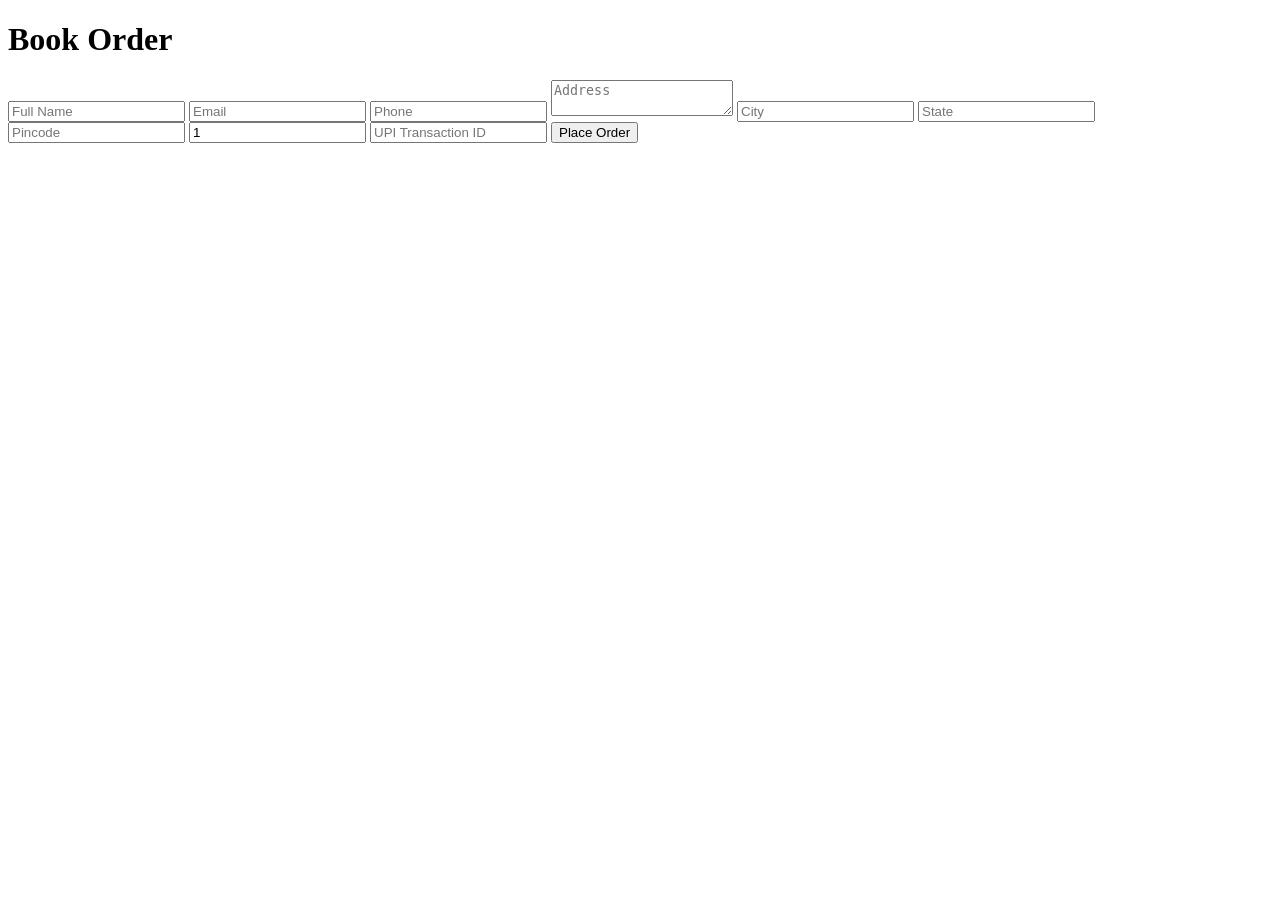
==== order.html @ 7d4c64e7 "Add files via upload" ====
<!DOCTYPE html>

<html>

<head>

<meta charset="UTF-8">

<title>Order Book</title>

<link rel="stylesheet" href="assets/css/style.css">

</head>

<body>

<h1>Book Order</h1>

<form id="orderForm">

<input
type="text"
name="name"
placeholder="Full Name"
required>

<input
type="email"
name="email"
placeholder="Email"
required>

<input
type="text"
name="phone"
placeholder="Phone"
required>

<textarea
name="address"
placeholder="Address"
required>
</textarea>

<input
type="text"
name="city"
placeholder="City"
required>

<input
type="text"
name="state"
placeholder="State"
required>

<input
type="text"
name="pincode"
placeholder="Pincode"
required>

<input
type="number"
name="quantity"
value="1"
min="1">

<!-- ADD UPI TRANSACTION ID HERE -->

<input
type="text"
name="transaction"
placeholder="UPI Transaction ID"
required>

<button>

Place Order

</button>

</form>

<script src="assets/js/app.js"></script>

</body>

</html>
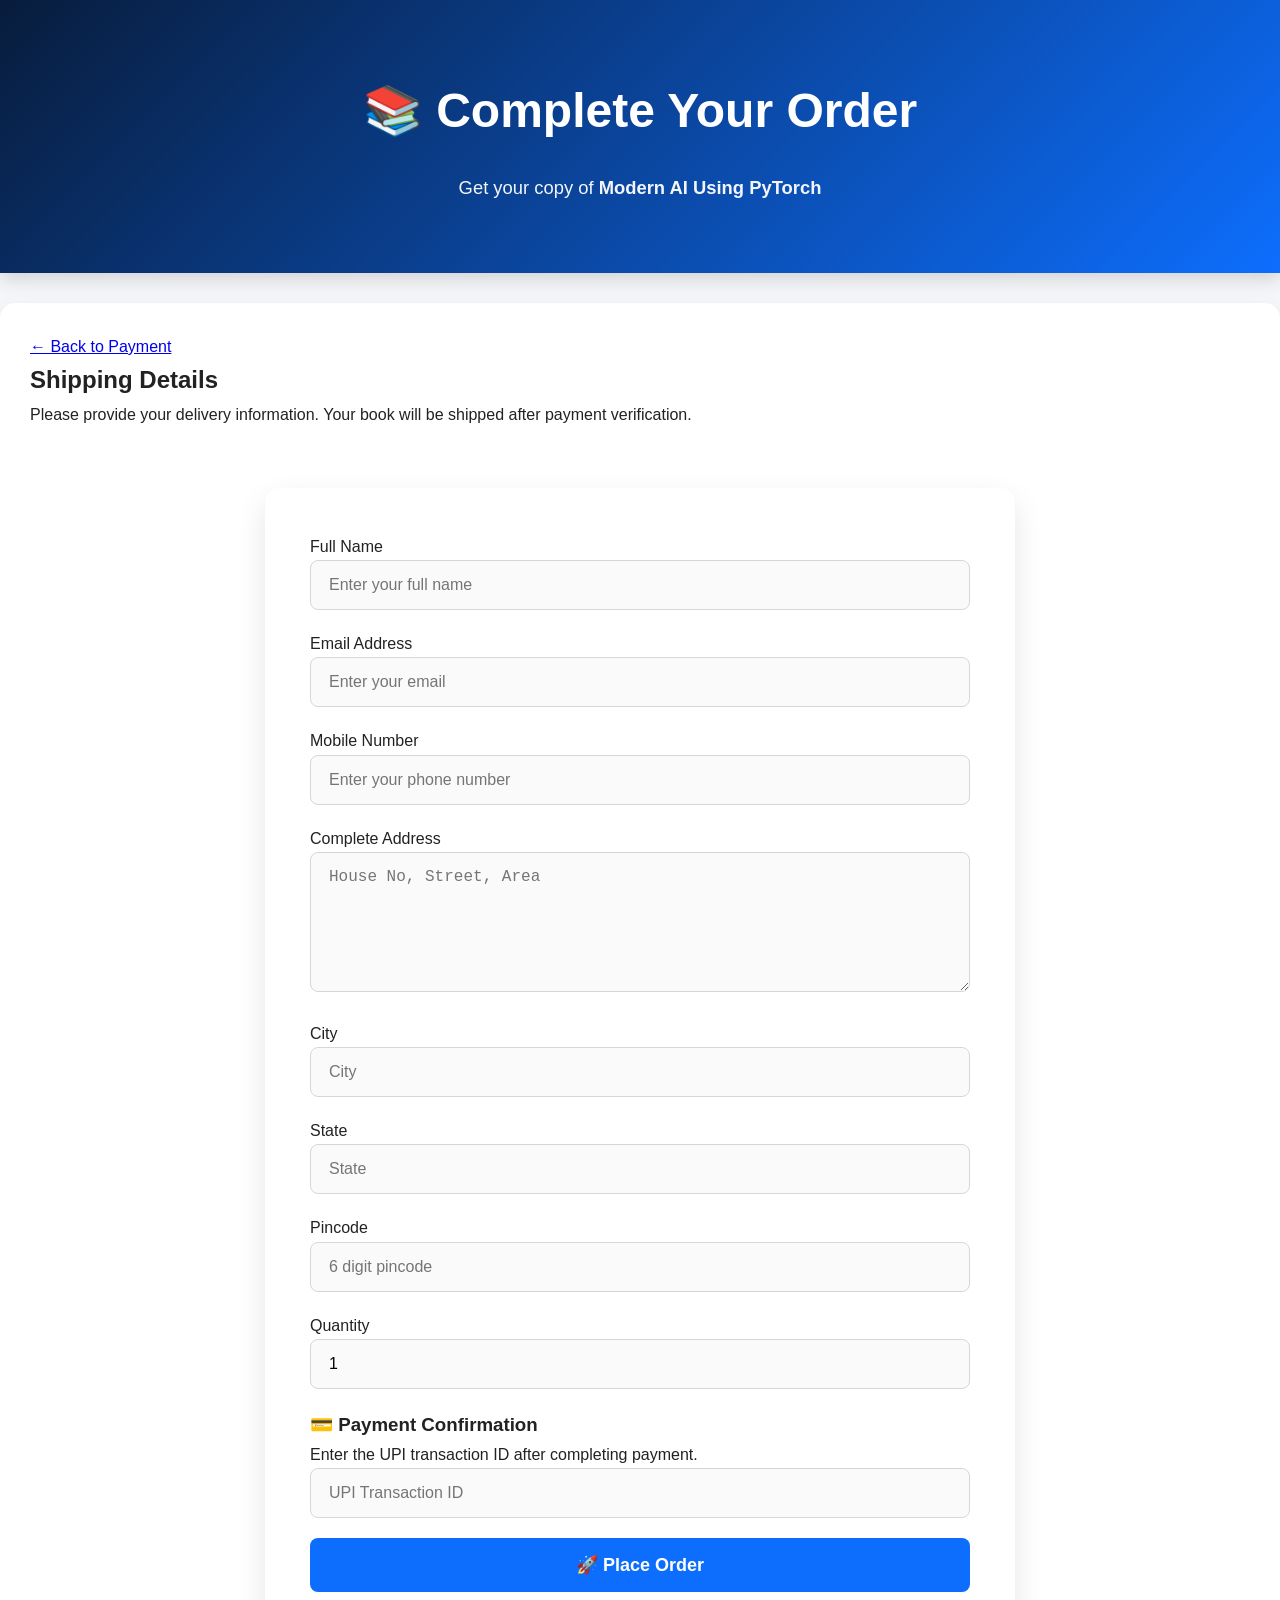
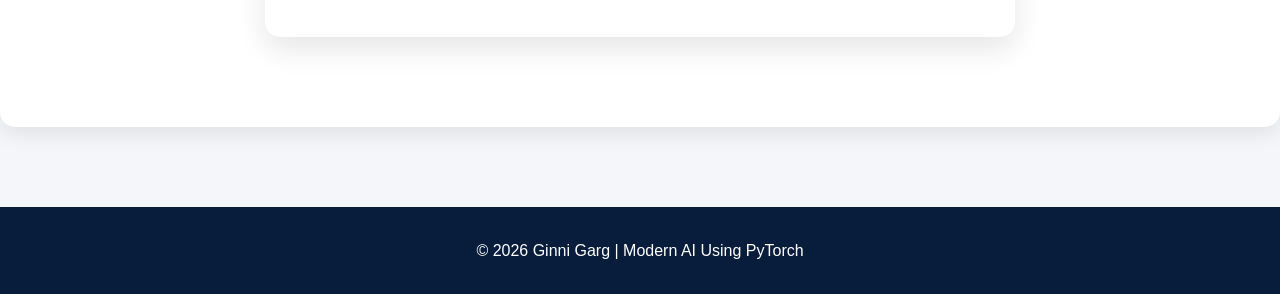
==== commit 2f43a9dd: "Add files via upload" ====
--- a/order.html
+++ b/order.html
@@ -1,46 +1,132 @@
 <!DOCTYPE html>
 
-<html>
+<html lang="en">
 
 <head>
 
 <meta charset="UTF-8">
 
-<title>Order Book</title>
-
-<link rel="stylesheet" href="assets/css/style.css">
+<meta name="viewport" content="width=device-width, initial-scale=1.0">
+
+<title>
+Complete Your Order | Modern AI Using PyTorch
+</title>
+
+
+<link rel="stylesheet"
+href="assets/css/style.css">
+
 
 </head>
 
+
 <body>
 
-<h1>Book Order</h1>
+
+<header>
+
+<h1>
+📚 Complete Your Order
+</h1>
+
+<p>
+Get your copy of <b>Modern AI Using PyTorch</b>
+</p>
+
+</header>
+
+
+
+<section class="card order-card">
+
+
+<a href="payment.html" class="back-btn">
+← Back to Payment
+</a>
+
+
+
+<div class="order-title">
+
+
+<h2>
+Shipping Details
+</h2>
+
+
+<p>
+Please provide your delivery information.
+Your book will be shipped after payment verification.
+</p>
+
+
+</div>
+
+
+
 
 <form id="orderForm">
 
+
+
+<label>
+Full Name
+</label>
+
 <input
 type="text"
 name="name"
-placeholder="Full Name"
-required>
+placeholder="Enter your full name"
+required>
+
+
+
+<label>
+Email Address
+</label>
 
 <input
 type="email"
 name="email"
-placeholder="Email"
-required>
+placeholder="Enter your email"
+required>
+
+
+
+
+<label>
+Mobile Number
+</label>
 
 <input
 type="text"
 name="phone"
-placeholder="Phone"
-required>
+placeholder="Enter your phone number"
+required>
+
+
+
+
+<label>
+Complete Address
+</label>
 
 <textarea
 name="address"
-placeholder="Address"
-required>
-</textarea>
+placeholder="House No, Street, Area"
+required></textarea>
+
+
+
+
+<div class="two-column">
+
+
+<div>
+
+<label>
+City
+</label>
 
 <input
 type="text"
@@ -48,17 +134,45 @@
 placeholder="City"
 required>
 
+</div>
+
+
+
+<div>
+
+<label>
+State
+</label>
+
 <input
 type="text"
 name="state"
 placeholder="State"
 required>
 
+</div>
+
+
+</div>
+
+
+
+
+<label>
+Pincode
+</label>
+
 <input
 type="text"
 name="pincode"
-placeholder="Pincode"
-required>
+placeholder="6 digit pincode"
+required>
+
+
+
+<label>
+Quantity
+</label>
 
 <input
 type="number"
@@ -66,7 +180,20 @@
 value="1"
 min="1">
 
-<!-- ADD UPI TRANSACTION ID HERE -->
+
+
+<div class="payment-box">
+
+
+<h3>
+💳 Payment Confirmation
+</h3>
+
+
+<p>
+Enter the UPI transaction ID after completing payment.
+</p>
+
 
 <input
 type="text"
@@ -74,16 +201,42 @@
 placeholder="UPI Transaction ID"
 required>
 
-<button>
-
-Place Order
+
+</div>
+
+
+
+
+<button type="submit">
+
+🚀 Place Order
 
 </button>
 
+
+
 </form>
 
+
+
+</section>
+
+
+
+<footer>
+
+<p>
+© 2026 Ginni Garg |
+Modern AI Using PyTorch
+</p>
+
+</footer>
+
+
+
 <script src="assets/js/app.js"></script>
 
+
 </body>
 
 </html>
--- a/assets/css/style.css
+++ b/assets/css/style.css
@@ -0,0 +1,362 @@
+/* ==========================================
+   Modern AI Using PyTorch
+   Professional Book Website Styles
+========================================== */
+
+*{
+    margin:0;
+    padding:0;
+    box-sizing:border-box;
+}
+
+html{
+    scroll-behavior:smooth;
+}
+
+body{
+    font-family: "Segoe UI", Tahoma, Geneva, Verdana, sans-serif;
+    background:#f4f6f9;
+    color:#222;
+    line-height:1.7;
+}
+
+/* ---------- Container ---------- */
+
+.container{
+    width:90%;
+    max-width:1200px;
+    margin:auto;
+}
+
+/* ---------- Header ---------- */
+
+header{
+    background:linear-gradient(135deg,#081c3c,#0d6efd);
+    color:#fff;
+    padding:70px 30px;
+    text-align:center;
+    box-shadow:0 6px 18px rgba(0,0,0,.15);
+}
+
+header h1{
+    font-size:3rem;
+    margin-bottom:20px;
+    font-weight:700;
+}
+
+header p{
+    max-width:800px;
+    margin:auto;
+    font-size:1.15rem;
+    opacity:.95;
+}
+
+/* ---------- Book Section ---------- */
+
+.book{
+    max-width:1200px;
+    margin:60px auto;
+    background:#fff;
+    display:flex;
+    gap:60px;
+    align-items:center;
+    padding:45px;
+    border-radius:18px;
+    box-shadow:0 15px 35px rgba(0,0,0,.12);
+}
+
+.book img{
+    width:340px;
+    border-radius:12px;
+    transition:.4s;
+    box-shadow:0 12px 30px rgba(0,0,0,.25);
+}
+
+.book img:hover{
+    transform:scale(1.04) rotate(-1deg);
+}
+
+.book div{
+    flex:1;
+}
+
+.book h2{
+    font-size:2rem;
+    margin-bottom:20px;
+    color:#0d47a1;
+}
+
+.book h3{
+    color:#e53935;
+    font-size:2.2rem;
+    margin:25px 0;
+}
+
+.book ul{
+    margin-left:25px;
+    margin-top:15px;
+}
+
+.book li{
+    margin-bottom:12px;
+    font-size:17px;
+}
+
+/* ---------- Buy Button ---------- */
+
+.buy{
+    display:inline-block;
+    margin-top:25px;
+    padding:16px 40px;
+    border-radius:50px;
+    background:#ff9800;
+    color:#fff;
+    text-decoration:none;
+    font-size:18px;
+    font-weight:600;
+    transition:.3s;
+    box-shadow:0 6px 15px rgba(255,152,0,.35);
+}
+
+.buy:hover{
+    background:#f57c00;
+    transform:translateY(-3px);
+}
+
+/* ---------- Forms ---------- */
+
+form{
+    max-width:750px;
+    margin:60px auto;
+    background:#fff;
+    padding:45px;
+    border-radius:15px;
+    box-shadow:0 12px 30px rgba(0,0,0,.1);
+}
+
+form h2{
+    margin-bottom:30px;
+    color:#0d47a1;
+}
+
+input,
+textarea,
+select{
+
+    width:100%;
+    padding:15px 18px;
+    margin-bottom:20px;
+    border:1px solid #d7d7d7;
+    border-radius:8px;
+    font-size:16px;
+    transition:.3s;
+    background:#fafafa;
+}
+
+textarea{
+    min-height:140px;
+    resize:vertical;
+}
+
+input:focus,
+textarea:focus,
+select:focus{
+
+    outline:none;
+    border-color:#0d6efd;
+    background:#fff;
+    box-shadow:0 0 8px rgba(13,110,253,.15);
+
+}
+
+button{
+
+    width:100%;
+    padding:16px;
+    background:#0d6efd;
+    color:#fff;
+    font-size:18px;
+    font-weight:600;
+    border:none;
+    border-radius:8px;
+    cursor:pointer;
+    transition:.3s;
+
+}
+
+button:hover{
+
+    background:#0849b8;
+
+}
+
+/* ---------- Cards ---------- */
+
+.card{
+
+    background:#fff;
+    padding:30px;
+    border-radius:15px;
+    box-shadow:0 8px 20px rgba(0,0,0,.08);
+    margin:30px 0;
+
+}
+
+/* ---------- Footer ---------- */
+
+footer{
+
+    margin-top:80px;
+    background:#081c3c;
+    color:#fff;
+    text-align:center;
+    padding:30px;
+
+}
+
+footer a{
+
+    color:#fff;
+    text-decoration:none;
+
+}
+
+/* ---------- Success Page ---------- */
+
+.success{
+
+    text-align:center;
+    max-width:700px;
+    margin:80px auto;
+    background:#fff;
+    padding:50px;
+    border-radius:18px;
+    box-shadow:0 10px 25px rgba(0,0,0,.1);
+
+}
+
+.success h1{
+
+    color:#2e7d32;
+    margin-bottom:20px;
+
+}
+
+.success p{
+
+    margin-bottom:30px;
+    font-size:18px;
+
+}
+
+/* ---------- Utilities ---------- */
+
+.text-center{
+    text-align:center;
+}
+
+.mt-20{
+    margin-top:20px;
+}
+
+.mt-40{
+    margin-top:40px;
+}
+
+.mb-40{
+    margin-bottom:40px;
+}
+
+/* ---------- Responsive ---------- */
+
+@media(max-width:992px){
+
+.book{
+
+    flex-direction:column;
+    text-align:center;
+
+}
+
+.book img{
+
+    width:280px;
+
+}
+
+.book ul{
+
+    text-align:left;
+
+}
+
+header h1{
+
+    font-size:2.4rem;
+
+}
+
+}
+
+@media(max-width:768px){
+
+header{
+
+    padding:50px 20px;
+
+}
+
+header h1{
+
+    font-size:2rem;
+
+}
+
+.book{
+
+    padding:25px;
+
+}
+
+form{
+
+    padding:25px;
+
+}
+
+.buy{
+
+    width:100%;
+    text-align:center;
+
+}
+
+}
+
+@media(max-width:480px){
+
+header h1{
+
+    font-size:1.7rem;
+
+}
+
+.book h2{
+
+    font-size:1.5rem;
+
+}
+
+.book h3{
+
+    font-size:1.8rem;
+
+}
+
+body{
+
+    font-size:15px;
+
+}
+
+}
